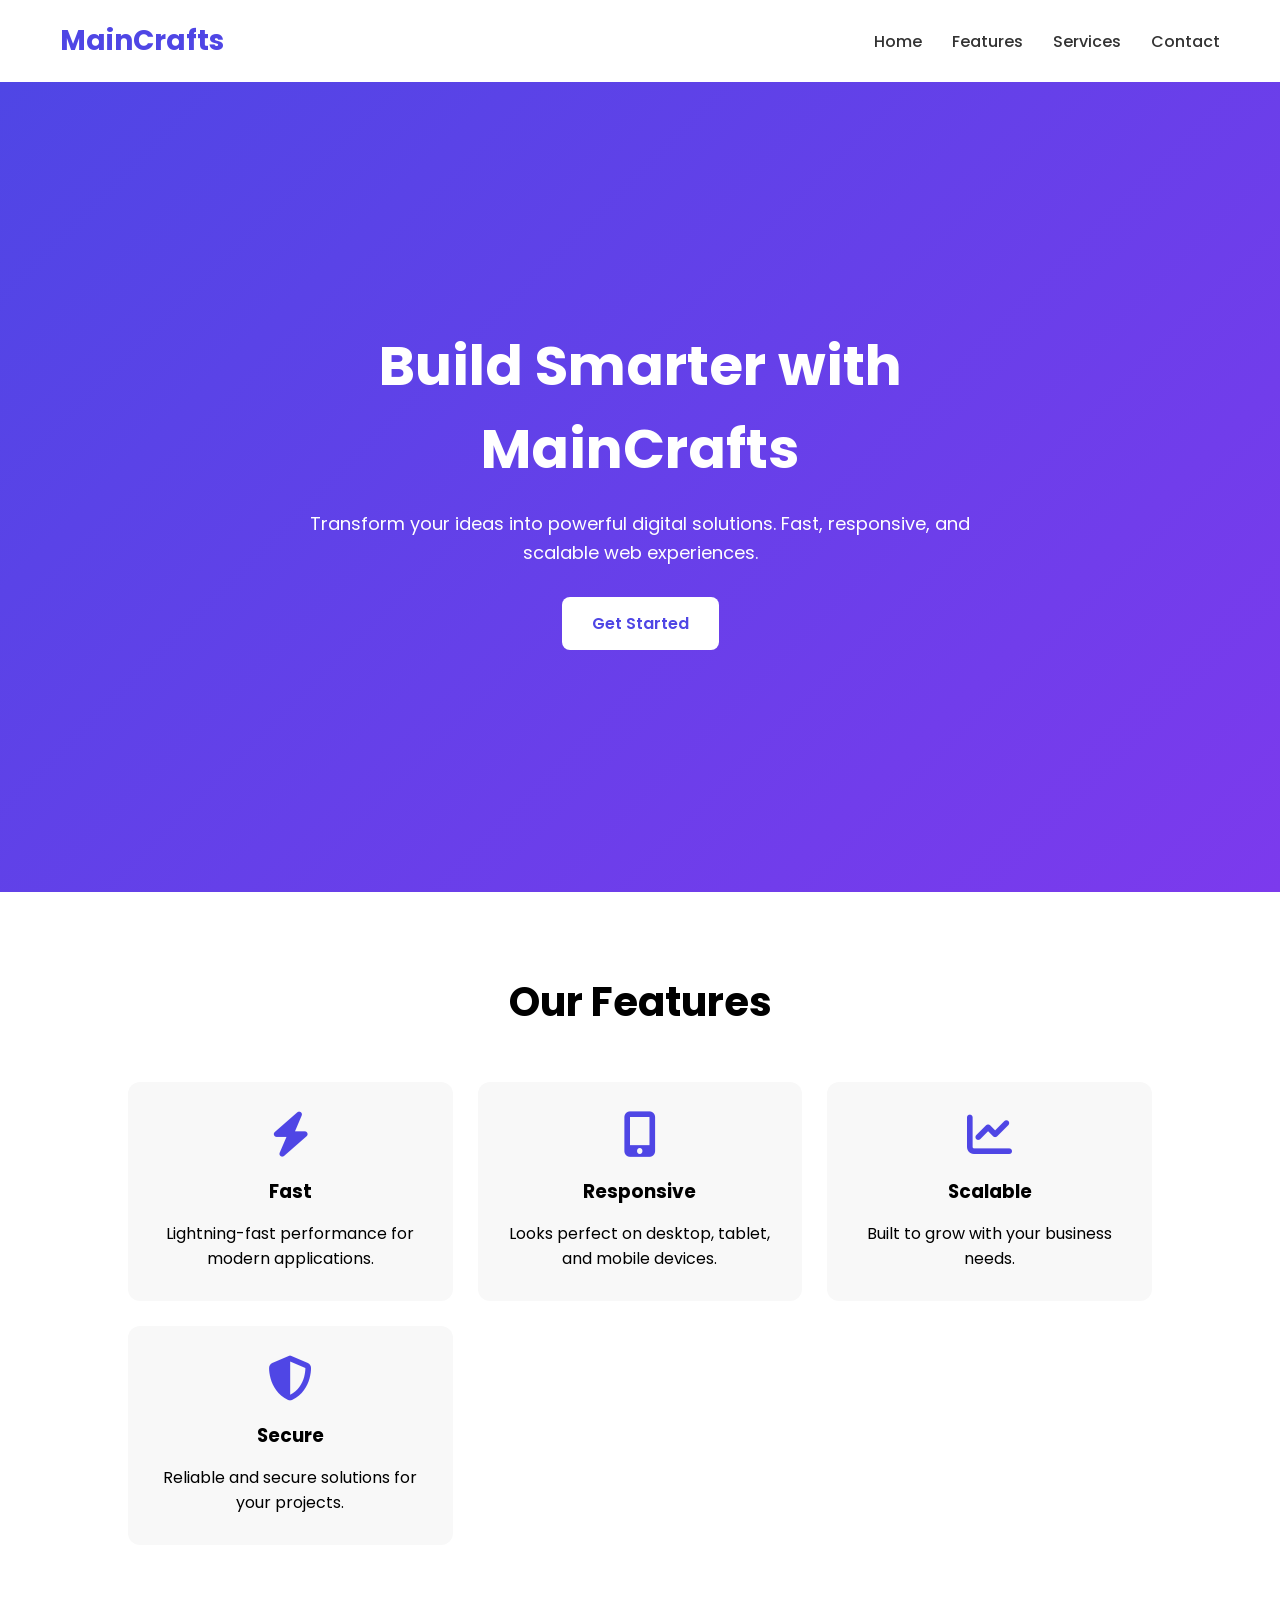
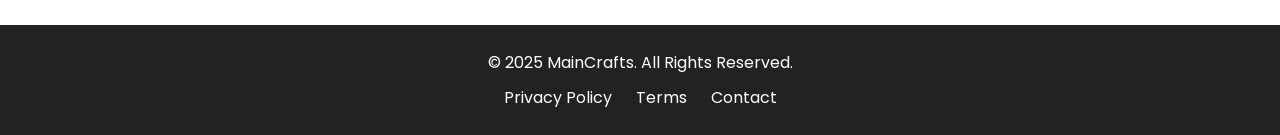
==== index.html @ 0eb5b4d8 "Maincrafts Task 1" ====
<!DOCTYPE html>
<html lang="en">

<head>
    <meta charset="UTF-8">
    <meta name="viewport" content="width=device-width, initial-scale=1.0">
    <title>MainCrafts Landing Page</title>

    <link href="https://fonts.googleapis.com/css2?family=Poppins:wght@300;400;600;700&display=swap" rel="stylesheet">

    <link rel="stylesheet" href="https://cdnjs.cloudflare.com/ajax/libs/font-awesome/6.5.1/css/all.min.css">

    <link rel="stylesheet" href="style.css">
</head>

<body>
    <header>
        <nav class="navbar">
            <div class="logo">MainCrafts</div>

            <ul class="nav-links">
                <li><a href="#">Home</a></li>
                <li><a href="#">Features</a></li>

                <li class="dropdown">
                    <a href="#">Services</a>

                    <ul class="dropdown-menu">
                        <li><a href="#">Web Development</a></li>
                        <li><a href="#">App Development</a></li>
                        <li><a href="#">UI/UX Design</a></li>
                    </ul>
                </li>

                <li><a href="#">Contact</a></li>
            </ul>
        </nav>
    </header>
    <section class="hero">
        <div class="hero-content">
            <h1>Build Smarter with MainCrafts</h1>

            <p>
                Transform your ideas into powerful digital solutions.
                Fast, responsive, and scalable web experiences.
            </p>

            <a href="#" class="btn">Get Started</a>
        </div>
    </section>
    <section class="features">
        <h2>Our Features</h2>

        <div class="feature-container">

            <div class="feature-card">
                <i class="fas fa-bolt"></i>
                <h3>Fast</h3>
                <p>Lightning-fast performance for modern applications.</p>
            </div>

            <div class="feature-card">
                <i class="fas fa-mobile-alt"></i>
                <h3>Responsive</h3>
                <p>Looks perfect on desktop, tablet, and mobile devices.</p>
            </div>

            <div class="feature-card">
                <i class="fas fa-chart-line"></i>
                <h3>Scalable</h3>
                <p>Built to grow with your business needs.</p>
            </div>

            <div class="feature-card">
                <i class="fas fa-shield-alt"></i>
                <h3>Secure</h3>
                <p>Reliable and secure solutions for your projects.</p>
            </div>

        </div>
    </section>
    <footer>
        <p>© 2025 MainCrafts. All Rights Reserved.</p>

        <div class="footer-links">
            <a href="#">Privacy Policy</a>
            <a href="#">Terms</a>
            <a href="#">Contact</a>
        </div>
    </footer>
</body>

</html>
---- style.css ----
* {
    margin: 0;
    padding: 0;
    box-sizing: border-box;
    font-family: 'Poppins', sans-serif;
}

body {
    background: #f5f5f5;
}

/* Header */

.navbar {
    background: white;
    display: flex;
    justify-content: space-between;
    align-items: center;
    padding: 20px 60px;
    box-shadow: 0 2px 10px rgba(0, 0, 0, 0.1);
}

.logo {
    font-size: 28px;
    font-weight: 700;
    color: #4f46e5;
}

.nav-links {
    list-style: none;
    display: flex;
    gap: 30px;
}

.nav-links li {
    position: relative;
}

.nav-links a {
    text-decoration: none;
    color: #333;
    font-weight: 500;
}

.nav-links a:hover {
    color: #4f46e5;
}

/* Dropdown */

.dropdown-menu {
    display: none;
    position: absolute;
    top: 30px;
    left: 0;
    background: white;
    min-width: 180px;
    list-style: none;
    box-shadow: 0 5px 15px rgba(0, 0, 0, 0.1);
}

.dropdown-menu li {
    padding: 12px;
}

.dropdown:hover .dropdown-menu {
    display: block;
}

/* Hero Section */

.hero {
    height: 90vh;
    background: linear-gradient(135deg, #4f46e5, #7c3aed);
    display: flex;
    justify-content: center;
    align-items: center;
    text-align: center;
    color: white;
    padding: 20px;
}

.hero-content {
    max-width: 700px;
}

.hero h1 {
    font-size: 55px;
    margin-bottom: 20px;
}

.hero p {
    font-size: 18px;
    margin-bottom: 30px;
    line-height: 1.6;
}

.btn {
    display: inline-block;
    background: white;
    color: #4f46e5;
    padding: 14px 30px;
    border-radius: 8px;
    text-decoration: none;
    font-weight: 600;
    transition: 0.3s;
}

.btn:hover {
    transform: translateY(-3px);
}

/* Features Section */

.features {
    padding: 80px 10%;
    text-align: center;
    background: #ffffff;
}

.features h2 {
    font-size: 40px;
    margin-bottom: 50px;
}

.feature-container {
    display: grid;
    grid-template-columns: repeat(auto-fit, minmax(250px, 1fr));
    gap: 25px;
}

.feature-card {
    background: #f8f8f8;
    padding: 30px;
    border-radius: 12px;
    transition: 0.3s;
}

.feature-card:hover {
    transform: translateY(-8px);
}

.feature-card i {
    font-size: 45px;
    color: #4f46e5;
    margin-bottom: 20px;
}

.feature-card h3 {
    margin-bottom: 15px;
}

/* Footer */

footer {
    background: #222;
    color: white;
    text-align: center;
    padding: 25px;
}

.footer-links {
    margin-top: 10px;
}

.footer-links a {
    color: white;
    text-decoration: none;
    margin: 0 10px;
}

.footer-links a:hover {
    color: #7c3aed;
}

@media(max-width:768px) {

    .navbar {
        flex-direction: column;
        gap: 15px;
        padding: 20px;
    }

    .nav-links {
        flex-direction: column;
        align-items: center;
    }

    .hero h1 {
        font-size: 36px;
    }

    .hero p {
        font-size: 16px;
    }
}
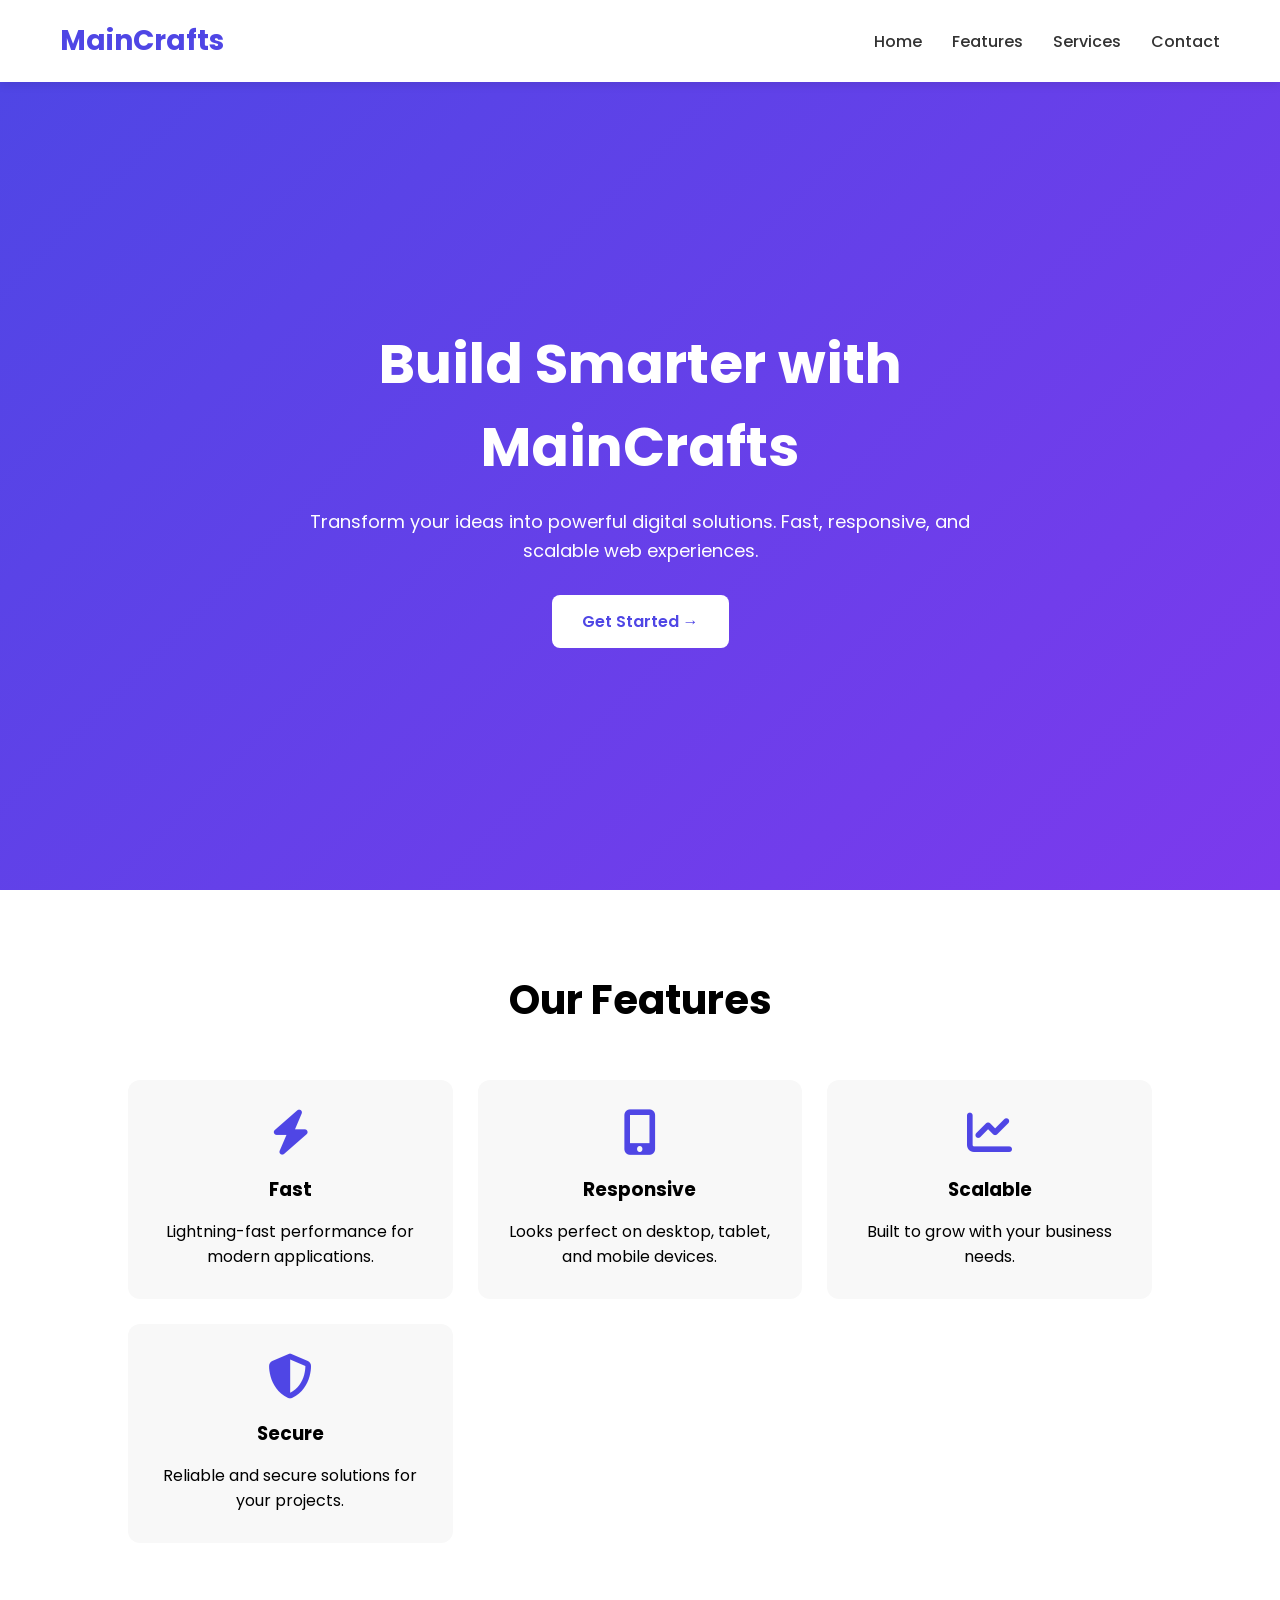
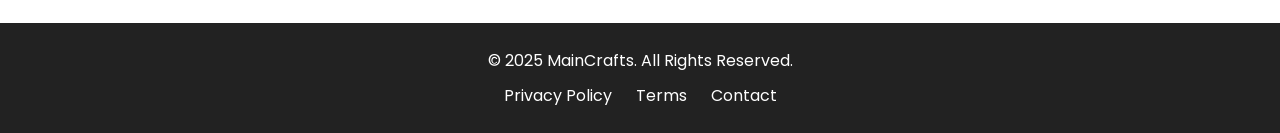
==== commit d98368d6: "Completed MainCrafts Landing Page" ====
--- a/index.html
+++ b/index.html
@@ -6,21 +6,26 @@
     <meta name="viewport" content="width=device-width, initial-scale=1.0">
     <title>MainCrafts Landing Page</title>
 
+    <!-- Google Fonts -->
     <link href="https://fonts.googleapis.com/css2?family=Poppins:wght@300;400;600;700&display=swap" rel="stylesheet">
 
+    <!-- Font Awesome -->
     <link rel="stylesheet" href="https://cdnjs.cloudflare.com/ajax/libs/font-awesome/6.5.1/css/all.min.css">
 
+    <!-- CSS File -->
     <link rel="stylesheet" href="style.css">
 </head>
 
 <body>
+
+    <!-- Header -->
     <header>
         <nav class="navbar">
             <div class="logo">MainCrafts</div>
 
             <ul class="nav-links">
-                <li><a href="#">Home</a></li>
-                <li><a href="#">Features</a></li>
+                <li><a href="#home">Home</a></li>
+                <li><a href="#features">Features</a></li>
 
                 <li class="dropdown">
                     <a href="#">Services</a>
@@ -32,11 +37,13 @@
                     </ul>
                 </li>
 
-                <li><a href="#">Contact</a></li>
+                <li><a href="#contact">Contact</a></li>
             </ul>
         </nav>
     </header>
-    <section class="hero">
+
+    <!-- Hero Section -->
+    <section id="home" class="hero">
         <div class="hero-content">
             <h1>Build Smarter with MainCrafts</h1>
 
@@ -45,10 +52,12 @@
                 Fast, responsive, and scalable web experiences.
             </p>
 
-            <a href="#" class="btn">Get Started</a>
+            <a href="#" class="btn">Get Started →</a>
         </div>
     </section>
-    <section class="features">
+
+    <!-- Features Section -->
+    <section id="features" class="features">
         <h2>Our Features</h2>
 
         <div class="feature-container">
@@ -79,7 +88,9 @@
 
         </div>
     </section>
-    <footer>
+
+    <!-- Footer -->
+    <footer id="contact">
         <p>© 2025 MainCrafts. All Rights Reserved.</p>
 
         <div class="footer-links">
@@ -88,6 +99,7 @@
             <a href="#">Contact</a>
         </div>
     </footer>
+
 </body>
 
 </html>
--- a/style.css
+++ b/style.css
@@ -7,6 +7,11 @@
 
 body {
     background: #f5f5f5;
+    padding-top: 80px;
+}
+
+section {
+    scroll-margin-top: 80px;
 }
 
 /* Header */
@@ -18,6 +23,12 @@
     align-items: center;
     padding: 20px 60px;
     box-shadow: 0 2px 10px rgba(0, 0, 0, 0.1);
+
+    position: fixed;
+    top: 0;
+    left: 0;
+    width: 100%;
+    z-index: 1000;
 }
 
 .logo {
@@ -72,6 +83,7 @@
 .hero {
     height: 90vh;
     background: linear-gradient(135deg, #4f46e5, #7c3aed);
+
     display: flex;
     justify-content: center;
     align-items: center;
@@ -108,6 +120,7 @@
 
 .btn:hover {
     transform: translateY(-3px);
+    box-shadow: 0 5px 15px rgba(0, 0, 0, 0.2);
 }
 
 /* Features Section */
@@ -193,4 +206,8 @@
     .hero p {
         font-size: 16px;
     }
+}
+
+html {
+    scroll-behavior: smooth;
 }
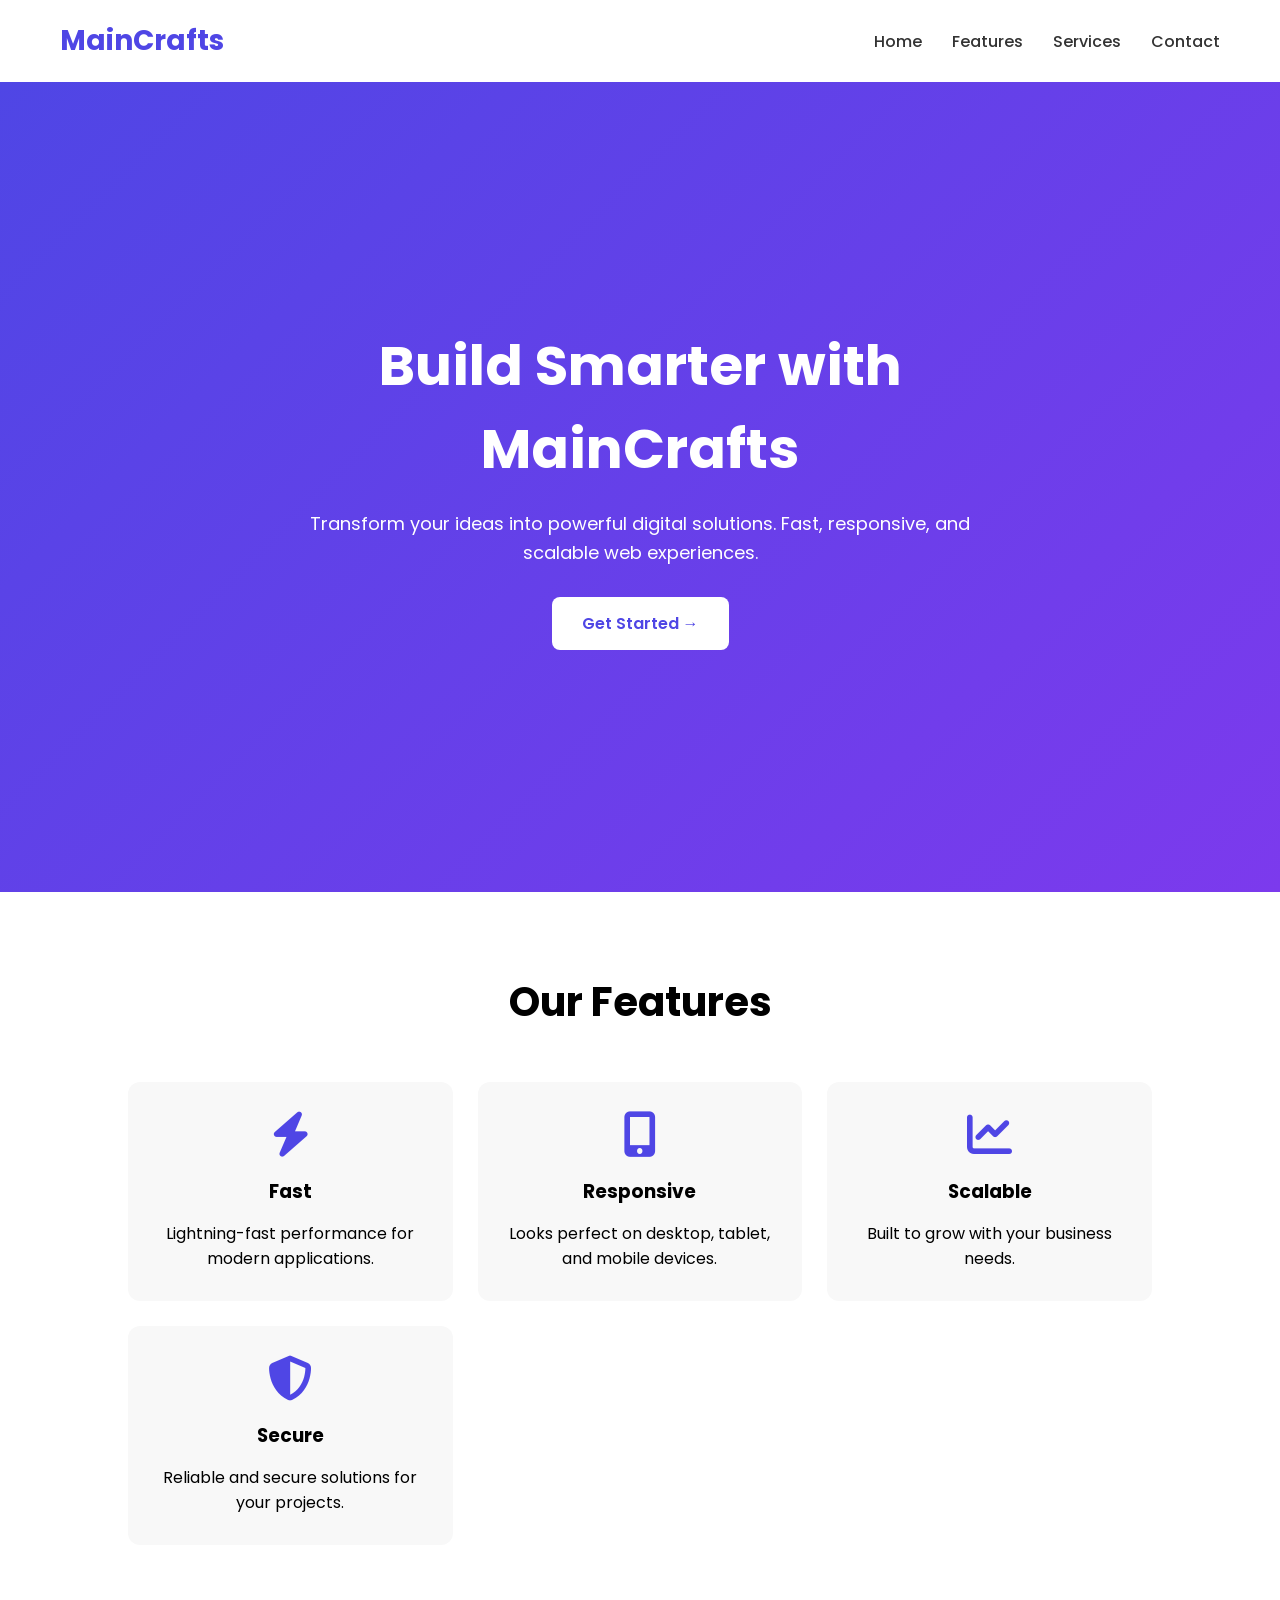
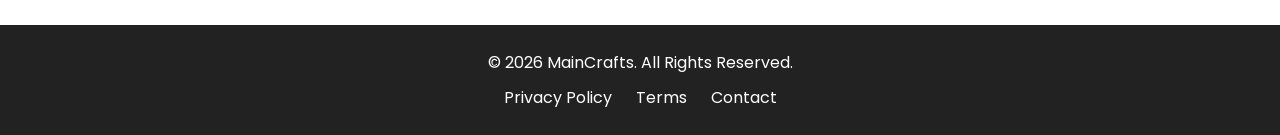
==== commit 2b94b455: "Updated services dropdown" ====
--- a/index.html
+++ b/index.html
@@ -34,6 +34,9 @@
                         <li><a href="#">Web Development</a></li>
                         <li><a href="#">App Development</a></li>
                         <li><a href="#">UI/UX Design</a></li>
+                        <li><a href="#">Cloud Services</a></li>
+                        <li><a href="#">Digital Marketing</a></li>
+                        <li><a href="#">AI & ML Solutions</a></li>
                     </ul>
                 </li>
 
@@ -52,7 +55,7 @@
                 Fast, responsive, and scalable web experiences.
             </p>
 
-            <a href="#" class="btn">Get Started →</a>
+            <a href="#features" class="btn">Get Started →</a>
         </div>
     </section>
 
@@ -91,7 +94,7 @@
 
     <!-- Footer -->
     <footer id="contact">
-        <p>© 2025 MainCrafts. All Rights Reserved.</p>
+        <p>© 2026 MainCrafts. All Rights Reserved.</p>
 
         <div class="footer-links">
             <a href="#">Privacy Policy</a>
--- a/style.css
+++ b/style.css
@@ -7,7 +7,6 @@
 
 body {
     background: #f5f5f5;
-    padding-top: 80px;
 }
 
 section {
@@ -23,12 +22,6 @@
     align-items: center;
     padding: 20px 60px;
     box-shadow: 0 2px 10px rgba(0, 0, 0, 0.1);
-
-    position: fixed;
-    top: 0;
-    left: 0;
-    width: 100%;
-    z-index: 1000;
 }
 
 .logo {
@@ -59,22 +52,38 @@
 
 /* Dropdown */
 
+.dropdown {
+    position: relative;
+}
+
 .dropdown-menu {
     display: none;
     position: absolute;
-    top: 30px;
+    top: 100%;
     left: 0;
     background: white;
-    min-width: 180px;
+    min-width: 190px;
     list-style: none;
     box-shadow: 0 5px 15px rgba(0, 0, 0, 0.1);
+    border-radius: 8px;
+    overflow: hidden;
 }
 
 .dropdown-menu li {
     padding: 12px;
 }
 
-.dropdown:hover .dropdown-menu {
+.dropdown-menu li a {
+    display: block;
+    padding: 5px;
+}
+
+.dropdown-menu li:hover {
+    background: #f5f5f5;
+}
+
+.dropdown:hover .dropdown-menu,
+.dropdown-menu:hover {
     display: block;
 }
 
@@ -83,7 +92,6 @@
 .hero {
     height: 90vh;
     background: linear-gradient(135deg, #4f46e5, #7c3aed);
-
     display: flex;
     justify-content: center;
     align-items: center;
@@ -187,7 +195,6 @@
 }
 
 @media(max-width:768px) {
-
     .navbar {
         flex-direction: column;
         gap: 15px;
@@ -206,6 +213,7 @@
     .hero p {
         font-size: 16px;
     }
+
 }
 
 html {
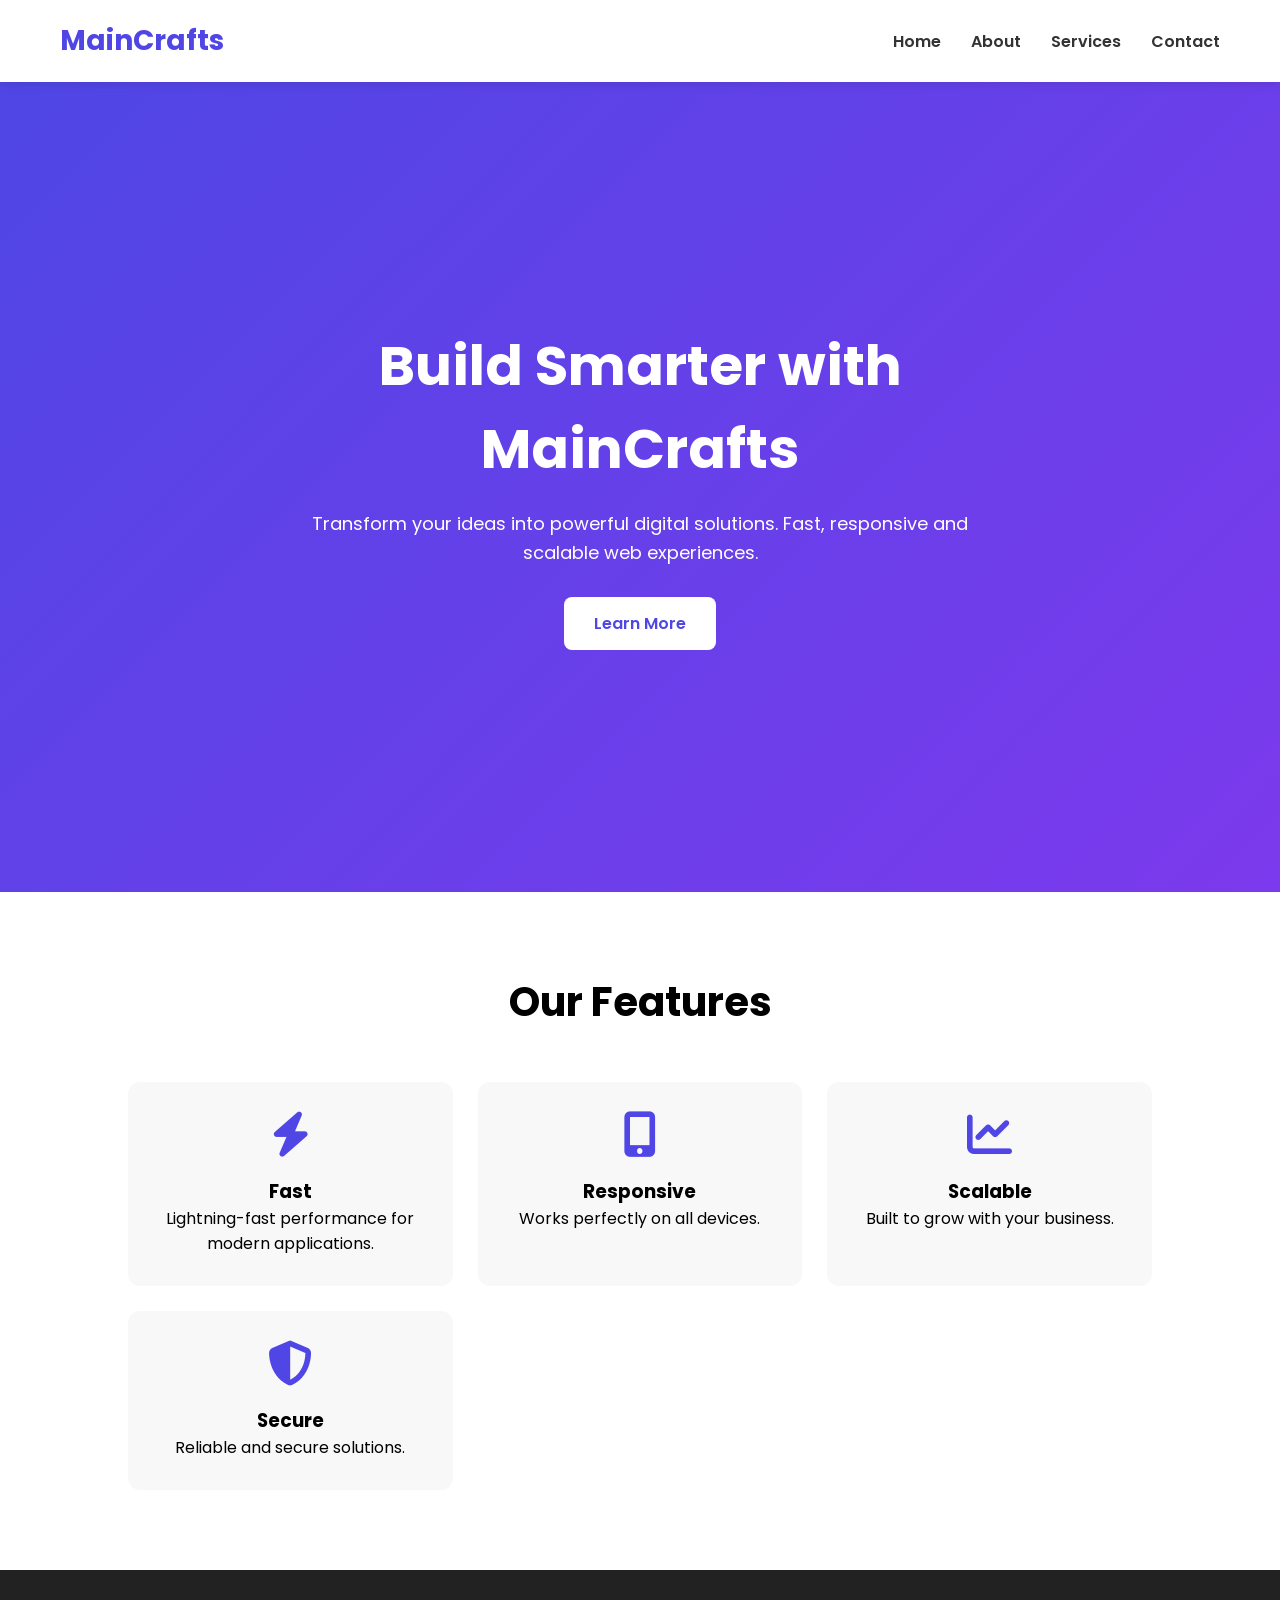
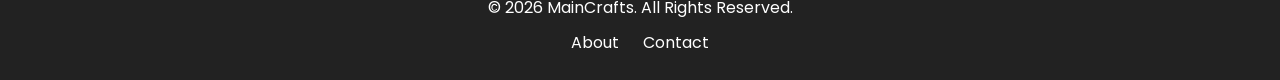
==== commit 8fd7ed2c: "task2 updated" ====
--- a/index.html
+++ b/index.html
@@ -4,28 +4,28 @@
 <head>
     <meta charset="UTF-8">
     <meta name="viewport" content="width=device-width, initial-scale=1.0">
-    <title>MainCrafts Landing Page</title>
+    <title>MainCrafts - Home</title>
 
-    <!-- Google Fonts -->
     <link href="https://fonts.googleapis.com/css2?family=Poppins:wght@300;400;600;700&display=swap" rel="stylesheet">
 
-    <!-- Font Awesome -->
     <link rel="stylesheet" href="https://cdnjs.cloudflare.com/ajax/libs/font-awesome/6.5.1/css/all.min.css">
 
-    <!-- CSS File -->
     <link rel="stylesheet" href="style.css">
 </head>
 
 <body>
 
-    <!-- Header -->
     <header>
         <nav class="navbar">
+
             <div class="logo">MainCrafts</div>
+            <div class="menu-toggle">
+                <i class="fas fa-bars"></i>
+            </div>
+            <ul class="nav-links">
+                <li><a href="index.html">Home</a></li>
 
-            <ul class="nav-links">
-                <li><a href="#home">Home</a></li>
-                <li><a href="#features">Features</a></li>
+                <li><a href="about.html">About</a></li>
 
                 <li class="dropdown">
                     <a href="#">Services</a>
@@ -40,27 +40,31 @@
                     </ul>
                 </li>
 
-                <li><a href="#contact">Contact</a></li>
+                <li><a href="contact.html">Contact</a></li>
             </ul>
+
         </nav>
     </header>
 
-    <!-- Hero Section -->
-    <section id="home" class="hero">
+    <section class="hero">
+
         <div class="hero-content">
+
             <h1>Build Smarter with MainCrafts</h1>
 
             <p>
                 Transform your ideas into powerful digital solutions.
-                Fast, responsive, and scalable web experiences.
+                Fast, responsive and scalable web experiences.
             </p>
 
-            <a href="#features" class="btn">Get Started →</a>
+            <a href="about.html" class="btn">Learn More</a>
+
         </div>
+
     </section>
 
-    <!-- Features Section -->
-    <section id="features" class="features">
+    <section class="features">
+
         <h2>Our Features</h2>
 
         <div class="feature-container">
@@ -74,35 +78,35 @@
             <div class="feature-card">
                 <i class="fas fa-mobile-alt"></i>
                 <h3>Responsive</h3>
-                <p>Looks perfect on desktop, tablet, and mobile devices.</p>
+                <p>Works perfectly on all devices.</p>
             </div>
 
             <div class="feature-card">
                 <i class="fas fa-chart-line"></i>
                 <h3>Scalable</h3>
-                <p>Built to grow with your business needs.</p>
+                <p>Built to grow with your business.</p>
             </div>
 
             <div class="feature-card">
                 <i class="fas fa-shield-alt"></i>
                 <h3>Secure</h3>
-                <p>Reliable and secure solutions for your projects.</p>
+                <p>Reliable and secure solutions.</p>
             </div>
 
         </div>
+
     </section>
 
-    <!-- Footer -->
-    <footer id="contact">
+    <footer>
+
         <p>© 2026 MainCrafts. All Rights Reserved.</p>
 
         <div class="footer-links">
-            <a href="#">Privacy Policy</a>
-            <a href="#">Terms</a>
-            <a href="#">Contact</a>
+            <a href="about.html">About</a>
+            <a href="contact.html">Contact</a>
         </div>
+
     </footer>
-
-</body>
+<script src="script.js"></script></body>
 
 </html>
--- a/style.css
+++ b/style.css
@@ -1,221 +1,339 @@
 * {
-    margin: 0;
-    padding: 0;
-    box-sizing: border-box;
-    font-family: 'Poppins', sans-serif;
+  margin: 0;
+  padding: 0;
+  box-sizing: border-box;
+  font-family: 'Poppins', sans-serif;
+  }
+
+html {
+scroll-behavior: smooth;
 }
 
 body {
-    background: #f5f5f5;
-}
-
-section {
-    scroll-margin-top: 80px;
-}
-
-/* Header */
+background: #f5f5f5;
+}
+
+/* Navbar */
 
 .navbar {
-    background: white;
-    display: flex;
-    justify-content: space-between;
-    align-items: center;
-    padding: 20px 60px;
-    box-shadow: 0 2px 10px rgba(0, 0, 0, 0.1);
+background: white;
+display: flex;
+justify-content: space-between;
+align-items: center;
+padding: 20px 60px;
+box-shadow: 0 2px 10px rgba(0,0,0,0.1);
+position: sticky;
+top: 0;
+z-index: 1000;
 }
 
 .logo {
-    font-size: 28px;
-    font-weight: 700;
-    color: #4f46e5;
+font-size: 28px;
+font-weight: 700;
+color: #4f46e5;
 }
 
 .nav-links {
-    list-style: none;
-    display: flex;
-    gap: 30px;
+list-style: none;
+display: flex;
+gap: 30px;
 }
 
 .nav-links li {
-    position: relative;
+position: relative;
+}
+
+.nav-links a {
+text-decoration: none;
+color: #333;
+font-weight: 500;
+transition: 0.3s;
 }
 
 .nav-links a {
     text-decoration: none;
     color: #333;
-    font-weight: 500;
-}
-
-.nav-links a:hover {
+    font-weight: 600;
+    transition: color 0.3s ease;
+}
+
+.nav-links a:hover,
+.nav-links a.active {
     color: #4f46e5;
 }
 
+/* Hamburger */
+
+.menu-toggle {
+display: none;
+font-size: 28px;
+cursor: pointer;
+color: #4f46e5;
+}
+
 /* Dropdown */
 
-.dropdown {
-    position: relative;
-}
-
 .dropdown-menu {
+display: none;
+position: absolute;
+top: 100%;
+left: 0;
+background: white;
+min-width: 220px;
+list-style: none;
+box-shadow: 0 5px 15px rgba(0,0,0,0.1);
+border-radius: 8px;
+overflow: hidden;
+}
+
+.dropdown-menu li {
+padding: 12px;
+}
+
+.dropdown-menu li:hover {
+background: #f5f5f5;
+}
+
+.dropdown:hover .dropdown-menu {
+display: block;
+}
+
+/* Hero */
+
+.hero {
+height: 90vh;
+background: linear-gradient(135deg, #4f46e5, #7c3aed);
+display: flex;
+justify-content: center;
+align-items: center;
+text-align: center;
+color: white;
+padding: 20px;
+}
+
+.hero-content {
+max-width: 700px;
+}
+
+.hero h1 {
+font-size: 55px;
+margin-bottom: 20px;
+}
+
+.hero p {
+font-size: 18px;
+margin-bottom: 30px;
+line-height: 1.6;
+}
+
+.btn {
+display: inline-block;
+background: white;
+color: #4f46e5;
+padding: 14px 30px;
+border-radius: 8px;
+text-decoration: none;
+font-weight: 600;
+transition: 0.3s;
+}
+
+.btn:hover {
+transform: translateY(-3px);
+}
+
+/* Features */
+
+.features {
+padding: 80px 10%;
+text-align: center;
+background: white;
+}
+
+.features h2 {
+font-size: 40px;
+margin-bottom: 50px;
+}
+
+.feature-container {
+display: grid;
+grid-template-columns: repeat(auto-fit,minmax(250px,1fr));
+gap: 25px;
+}
+
+.feature-card {
+background: #f8f8f8;
+padding: 30px;
+border-radius: 12px;
+transition: 0.3s;
+}
+
+.feature-card:hover {
+transform: translateY(-8px);
+box-shadow: 0 10px 20px rgba(0,0,0,0.1);
+}
+
+.feature-card i {
+font-size: 45px;
+color: #4f46e5;
+margin-bottom: 20px;
+}
+
+/* About */
+
+.about-page {
+min-height: 100vh;
+background: linear-gradient(135deg, #4f46e5, #7c3aed);
+color: white;
+padding: 100px 10%;
+}
+
+.about-container {
+max-width: 1000px;
+margin: auto;
+text-align: center;
+}
+
+.about-container h1 {
+font-size: 50px;
+margin-bottom: 20px;
+}
+
+.about-container p {
+font-size: 18px;
+line-height: 1.8;
+}
+
+.about-cards {
+margin-top: 50px;
+display: grid;
+grid-template-columns: repeat(auto-fit,minmax(250px,1fr));
+gap: 25px;
+}
+
+.about-card {
+background: rgba(255,255,255,0.1);
+backdrop-filter: blur(10px);
+padding: 30px;
+border-radius: 15px;
+transition: 0.3s;
+}
+
+.about-card:hover {
+transform: translateY(-8px);
+background: rgba(255,255,255,0.2);
+}
+
+.about-card i {
+font-size: 40px;
+margin-bottom: 15px;
+}
+
+/* Contact */
+
+.contact-page {
+min-height: 100vh;
+background: linear-gradient(135deg, #4f46e5, #7c3aed);
+display: flex;
+justify-content: center;
+align-items: center;
+padding: 40px;
+}
+
+.contact-box {
+background: white;
+width: 100%;
+max-width: 700px;
+padding: 40px;
+border-radius: 20px;
+box-shadow: 0 10px 30px rgba(0,0,0,0.2);
+}
+
+.contact-box h1 {
+text-align: center;
+color: #4f46e5;
+margin-bottom: 25px;
+}
+
+.contact-box input,
+.contact-box textarea {
+width: 100%;
+padding: 15px;
+margin-bottom: 15px;
+border: 1px solid #ddd;
+border-radius: 10px;
+}
+
+.contact-box button {
+width: 100%;
+background: #4f46e5;
+color: white;
+border: none;
+padding: 15px;
+border-radius: 10px;
+cursor: pointer;
+}
+
+.contact-box button:hover {
+background: #4338ca;
+}
+
+/* Footer */
+
+footer {
+background: #222;
+color: white;
+text-align: center;
+padding: 25px;
+}
+
+.footer-links {
+margin-top: 10px;
+}
+
+.footer-links a {
+color: white;
+text-decoration: none;
+margin: 0 10px;
+}
+
+/* Mobile */
+
+@media (max-width: 768px) {
+
+
+.navbar {
+    padding: 20px;
+}
+
+.menu-toggle {
+    display: block;
+}
+
+.nav-links {
     display: none;
+    flex-direction: column;
     position: absolute;
-    top: 100%;
+    top: 80px;
     left: 0;
+    width: 100%;
     background: white;
-    min-width: 190px;
-    list-style: none;
-    box-shadow: 0 5px 15px rgba(0, 0, 0, 0.1);
-    border-radius: 8px;
-    overflow: hidden;
-}
-
-.dropdown-menu li {
-    padding: 12px;
-}
-
-.dropdown-menu li a {
-    display: block;
-    padding: 5px;
-}
-
-.dropdown-menu li:hover {
-    background: #f5f5f5;
-}
-
-.dropdown:hover .dropdown-menu,
-.dropdown-menu:hover {
-    display: block;
-}
-
-/* Hero Section */
-
-.hero {
-    height: 90vh;
-    background: linear-gradient(135deg, #4f46e5, #7c3aed);
+    padding: 20px;
+    gap: 15px;
+}
+
+.nav-links.active {
     display: flex;
-    justify-content: center;
-    align-items: center;
-    text-align: center;
-    color: white;
-    padding: 20px;
-}
-
-.hero-content {
-    max-width: 700px;
 }
 
 .hero h1 {
-    font-size: 55px;
-    margin-bottom: 20px;
+    font-size: 36px;
 }
 
 .hero p {
-    font-size: 18px;
-    margin-bottom: 30px;
-    line-height: 1.6;
-}
-
-.btn {
-    display: inline-block;
-    background: white;
-    color: #4f46e5;
-    padding: 14px 30px;
-    border-radius: 8px;
-    text-decoration: none;
-    font-weight: 600;
-    transition: 0.3s;
-}
-
-.btn:hover {
-    transform: translateY(-3px);
-    box-shadow: 0 5px 15px rgba(0, 0, 0, 0.2);
-}
-
-/* Features Section */
-
-.features {
-    padding: 80px 10%;
-    text-align: center;
-    background: #ffffff;
-}
-
-.features h2 {
-    font-size: 40px;
-    margin-bottom: 50px;
-}
-
-.feature-container {
-    display: grid;
-    grid-template-columns: repeat(auto-fit, minmax(250px, 1fr));
-    gap: 25px;
-}
-
-.feature-card {
-    background: #f8f8f8;
-    padding: 30px;
-    border-radius: 12px;
-    transition: 0.3s;
-}
-
-.feature-card:hover {
-    transform: translateY(-8px);
-}
-
-.feature-card i {
-    font-size: 45px;
-    color: #4f46e5;
-    margin-bottom: 20px;
-}
-
-.feature-card h3 {
-    margin-bottom: 15px;
-}
-
-/* Footer */
-
-footer {
-    background: #222;
-    color: white;
-    text-align: center;
-    padding: 25px;
-}
-
-.footer-links {
-    margin-top: 10px;
-}
-
-.footer-links a {
-    color: white;
-    text-decoration: none;
-    margin: 0 10px;
-}
-
-.footer-links a:hover {
-    color: #7c3aed;
-}
-
-@media(max-width:768px) {
-    .navbar {
-        flex-direction: column;
-        gap: 15px;
-        padding: 20px;
-    }
-
-    .nav-links {
-        flex-direction: column;
-        align-items: center;
-    }
-
-    .hero h1 {
-        font-size: 36px;
-    }
-
-    .hero p {
-        font-size: 16px;
-    }
-
-}
-
-html {
-    scroll-behavior: smooth;
-}+    font-size: 16px;
+}
+
+.about-container h1 {
+    font-size: 36px;
+}
+}
